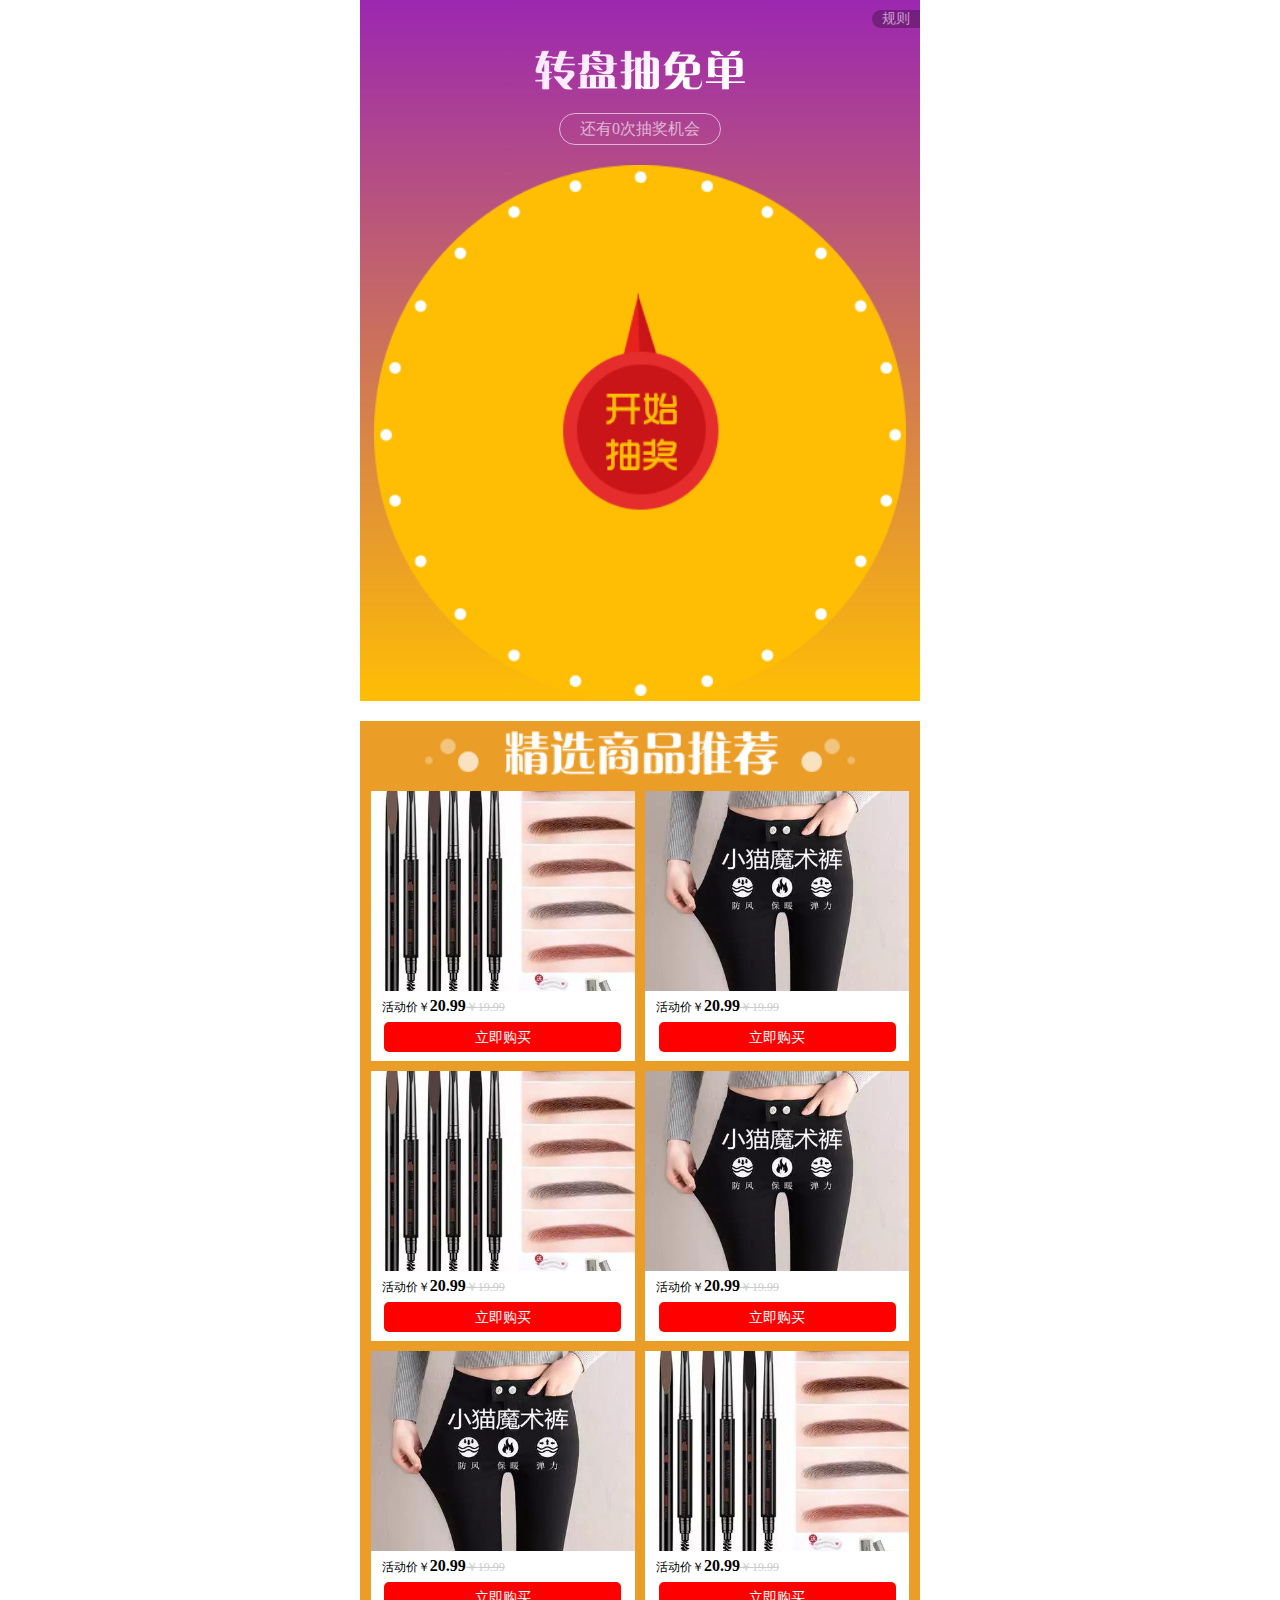
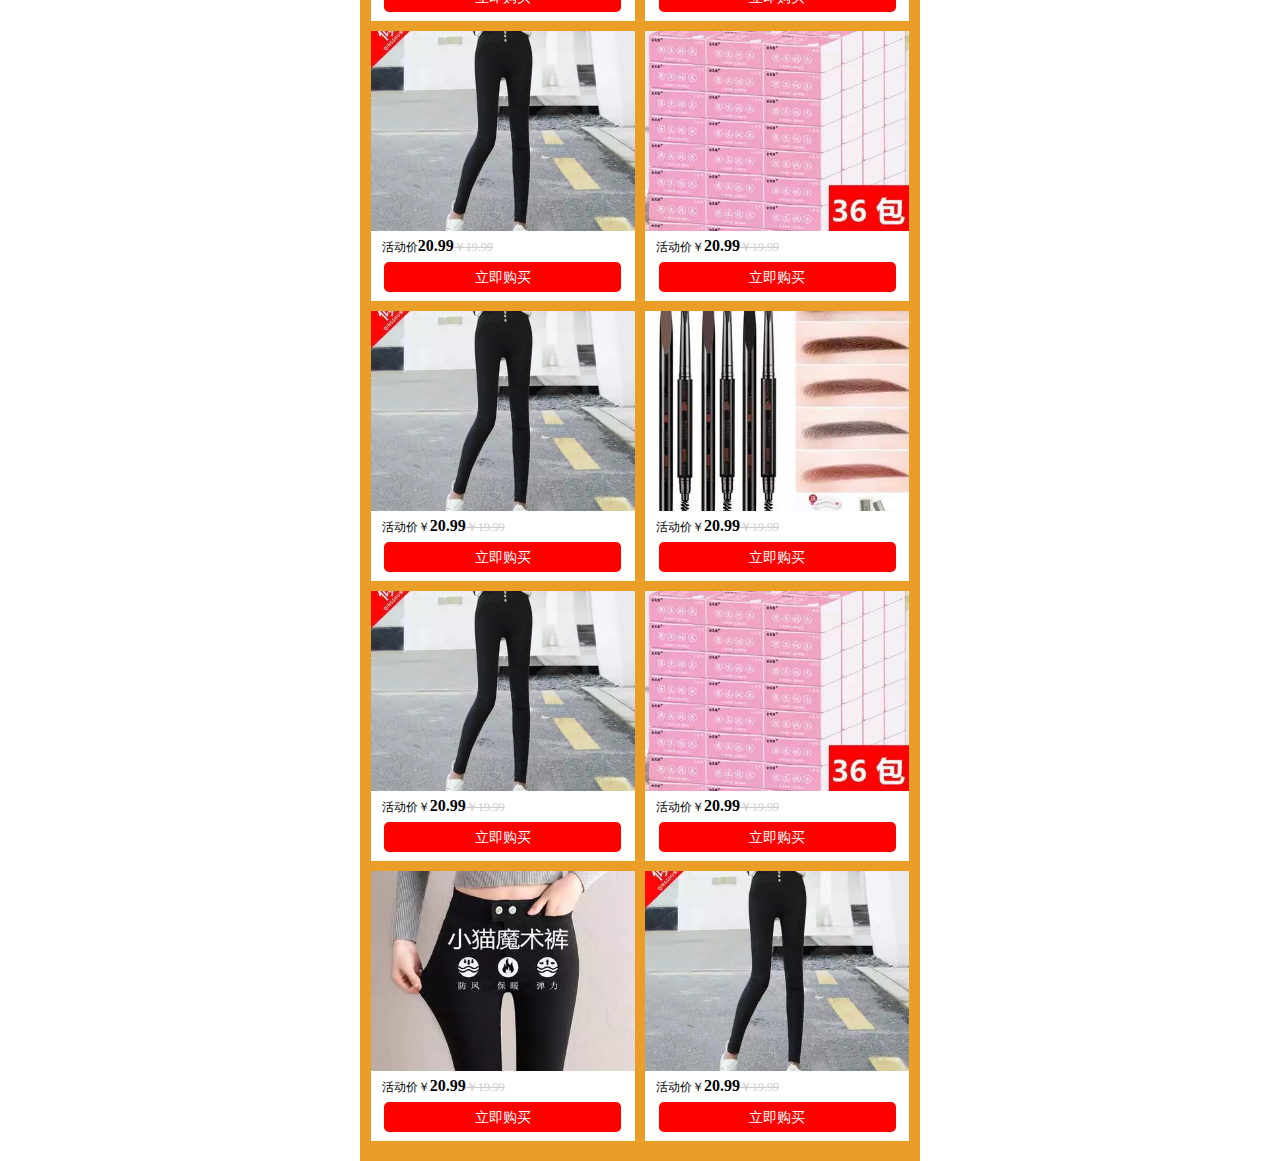
==== index.html @ 2fc02326 "Add files via upload" ====
<!DOCTYPE html>
<html>
<head>
	<title>抽奖页面</title>
	<meta charset="utf-8">
	<meta name="viewport" content="width=device-width, initial-scale=1.0, maximum-scale=1.0,user-scalable=no">
	<link rel="stylesheet" type="text/css" href="css/sty.css">
	<script type="text/javascript" src="js/jquery.js"></script>
	<script type="text/javascript" src="js/index.js"></script>
</head>
<body>
	<header class="themes">
		<div class="products">规则</div>
		<div class="products_description">
			<div class="rule">
				<h1>大转盘规则</h1>
				<span class="hide">×</span>
				<div class="content">
					<p>自然的规则,一定要使我老下去,丝毫也不足为奇的。--鲁迅《答杨邨人先生公开信的公开信》自然的规则,一定要使我老下去,丝毫也不足为奇的。--鲁迅《答杨邨人先生公开信的公开信》自然的规则,一定要使我老下去,丝毫也不足为奇自然的规则,一定要使我老下去,丝毫也不足为奇的。--鲁迅《答杨邨人先生公开信的公开信》自然的规则,一定要使我老下去,丝毫也不足为奇的。--鲁迅《答杨邨人先生公开信的公开信》自然的规则,一定要使我老下去,丝毫也不足为奇自然的规则,一定要使我老下去,丝毫也不足为奇的。--鲁迅《答杨邨人先生公开信的公开信》自然的规则,一定要使我老下去,丝毫也不足为奇的。--鲁迅《答杨邨人先生公开信的公开信》自然的规则,一定要使我老下去,丝毫也不足为奇
					</p>
				</div>
			</div>
		</div>
		<div class="log">
			<img src="img/bg1.png">
		</div>
		<div class="message">
			还有0次抽奖机会
		</div>
		<div class="banner">
			<div class="turnplate">
				<canvas class="item" id="wheelcanvas" width="422px" height="422px" style="transform: rotate(324deg);"></canvas>
				<img class="pointer" src="img/turnplate-pointer.png">
				<div class="prize">
					<div class="prize_bg">
						<div class="money">
							<span>恭喜你</br>获得帅哥一个</span>
							<p>- 2019:9:9后过期 -</p>
						</div>
						<img src="img/bg.png"style="width: 100%;">
						<div class="share">
							<a href="commodity.html">分享好友，立得4元</a>
							<p>不翻倍，直接领取</p>
						</div>
					</div>
				</div>
			</div>	
		</div>
			<!-- <div class="banner">
				<div class="turnplate">
					<ul class="wheel-bulb">
				      <i class="bulb bulb-0" style="transform: rotate(0deg);"></i>
				      <i class="bulb bulb-1" style="transform: rotate(22.5deg);"></i>
				      <i class="bulb bulb-2" style="transform: rotate(45deg);"></i>
				      <i class="bulb bulb-3" style="transform: rotate(67.5deg);"></i>
				      <i class="bulb bulb-4" style="transform: rotate(90deg);"></i>
				      <i class="bulb bulb-5" style="transform: rotate(112.5deg);"></i>
				      <i class="bulb bulb-6" style="transform: rotate(135deg);"></i>
				      <i class="bulb bulb-7" style="transform: rotate(157.5deg);"></i>
				      <i class="bulb bulb-8" style="transform: rotate(180deg);"></i>
				      <i class="bulb bulb-9" style="transform: rotate(202.5deg);"></i>
				      <i class="bulb bulb-10" style="transform: rotate(225deg);"></i>
				      <i class="bulb bulb-11" style="transform: rotate(247.5deg);"></i>
				      <i class="bulb bulb-12" style="transform: rotate(270deg);"></i>
				      <i class="bulb bulb-13" style="transform: rotate(292.5deg);"></i>
				      <i class="bulb bulb-14" style="transform: rotate(315deg);"></i>
				      <i class="bulb bulb-15" style="transform: rotate(337.5deg);"></i>
				    </ul>
					<canvas class="item" id="wheelcanvas" width="422px" height="422px" style="transform: rotate(324deg);"></canvas>
					<img class="pointer" src="img/turnplate-pointer.png">
				</div>
			</div>  -->		
	</header>
	<main style="background:#ea9e28;max-width: 560px;margin: 0 auto;">	
		<ul class="wrap">
			<div class="title" >
				<img src="img/h1.png" style="width: 80%;">
			</div>
			<li style="margin-top: 10px; ">
				<div class="center-left">
					<div class="img">
						<img src="img/cs4.jpg" alt="商品图片">
					</div>
					<div class="text">
						<p>活动价￥<b style="font-size: 16px">20.99</b><s style="color: #ccc;">￥19.99</s></p>

					</div>
					<div class="btn"><a href="#">立即购买</a></div>
				</div>
				<div class="center-left right">
					<div class="img">
						<img src="img/cs3.jpg" alt="商品图片">
					</div>
					<div class="text">
						<p>活动价￥<b style="font-size: 16px">20.99</b><s style="color: #ccc;">￥19.99</s></p>
					</div>
					<div class="btn"><a href="#">立即购买</a></div>
				</div>
			</li>
			<li>
				<div class="center-left">
					<div class="img">
						<img src="img/cs4.jpg" alt="商品图片">
					</div>
					<div class="text">
						<p>活动价￥<b style="font-size: 16px">20.99</b><s style="color: #ccc;">￥19.99</s></p>

					</div>
					<div class="btn"><a href="#">立即购买</a></div>
				</div>
				<div class="center-left right">
					<div class="img">
						<img src="img/cs3.jpg" alt="商品图片">
					</div>
					<div class="text">
						<p>活动价￥<b style="font-size: 16px">20.99</b><s style="color: #ccc;">￥19.99</s></p>
					</div>
					<div class="btn"><a href="#">立即购买</a></div>
				</div>
			</li>
			<li>
				<div class="center-left">
					<div class="img">
						<img src="img/cs3.jpg" alt="商品图片">
					</div>
					<div class="text">
						<p>活动价￥<b style="font-size: 16px">20.99</b><s style="color: #ccc;">￥19.99</s></p>

					</div>
					<div class="btn"><a href="#">立即购买</a></div>
				</div>
				<div class="center-left right">
					<div class="img">
						<img src="img/cs4.jpg" alt="商品图片">
					</div>
					<div class="text">
						<p>活动价￥<b style="font-size: 16px">20.99</b><s style="color: #ccc;">￥19.99</s></p>
					</div>
					<div class="btn"><a href="#">立即购买</a></div>
				</div>
			</li>
			<li>
				<div class="center-left">
					<div class="img">
						<img src="img/cs2.jpg" alt="商品图片">
					</div>
					<div class="text">
						<p>活动价<b style="font-size: 16px">20.99</b><s style="color: #ccc;">￥19.99</s></p>

					</div>
					<div class="btn"><a href="#">立即购买</a></div>
				</div>
				<div class="center-left right">
					<div class="img">
						<img src="img/cs1.jpg" alt="商品图片">
					</div>
					<div class="text">
						<p>活动价￥<b style="font-size: 16px">20.99</b><s style="color: #ccc;">￥19.99</s></p>
					</div>
					<div class="btn"><a href="#">立即购买</a></div>
				</div>
			</li>
			<li>
				<div class="center-left">
					<div class="img">
						<img src="img/cs2.jpg" alt="商品图片">
					</div>
					<div class="text">
						<p>活动价￥<b style="font-size: 16px">20.99</b><s style="color: #ccc;">￥19.99</s></p>

					</div>
					<div class="btn"><a href="#">立即购买</a></div>
				</div>
				<div class="center-left right">
					<div class="img">
						<img src="img/cs4.jpg" alt="商品图片">
					</div>
					<div class="text">
						<p>活动价￥<b style="font-size: 16px">20.99</b><s style="color: #ccc;">￥19.99</s></p>
					</div>
					<div class="btn"><a href="#">立即购买</a></div>
				</div>
			</li>
			<li>
				<div class="center-left">
					<div class="img">
						<img src="img/cs2.jpg" alt="商品图片">
					</div>
					<div class="text">
						<p>活动价￥<b style="font-size: 16px">20.99</b><s style="color: #ccc;">￥19.99</s></p>

					</div>
					<div class="btn"><a href="#">立即购买</a></div>
				</div>
				<div class="center-left right">
					<div class="img">
						<img src="img/cs1.jpg" alt="商品图片">
					</div>
					<div class="text">
						<p>活动价￥<b style="font-size: 16px">20.99</b><s style="color: #ccc;">￥19.99</s></p>
					</div>
					<div class="btn"><a href="#">立即购买</a></div>
				</div>
			</li>
			<li>
				<div class="center-left">
					<div class="img">
						<img src="img/cs3.jpg" alt="商品图片">
					</div>
					<div class="text">
						<p>活动价￥<b style="font-size: 16px">20.99</b><s style="color: #ccc;">￥19.99</s></p>

					</div>
					<div class="btn"><a href="#">立即购买</a></div>
				</div>
				<div class="center-left right">
					<div class="img">
						<img src="img/cs2.jpg" alt="商品图片">
					</div>
					<div class="text">
						<p>活动价￥<b style="font-size: 16px">20.99</b><s style="color: #ccc;">￥19.99</s></p>
					</div>
					<div class="btn"><a href="#">立即购买</a></div>
				</div>
			</li>
		</ul>
		<content></content>
	</main>
	<footer>

	</footer>
</body>
<script type="text/javascript">
	$(".products").click(function(){
		$(".products_description").show()
	});
	$(".hide").click(function(){
		$('.products_description').hide()
	});
</script>
<script type="text/javascript">
	$(window).scroll(function(){
	    var dmt = $(document).height(); //文件的总高度
	    var wid = $(window).height();   //可视区域高度
	    var top = $(window).scrollTop()   // 滚动高度
	    if(dmt-wid<=top+2){               //文件高度-可视高度<=滚动高度
	      for(var i=0;i<1;i++){           //for:滚动一次执行一次
	        var html='<li><div class="center-left"><div class="img"><img src="img/cs2.jpg"alt="商品图片"></div><div class="text"><p>活动价￥<b style="font-size: 16px">20.99</b><s style="color: #ccc;">￥19.99</s></p></div><div class="btn"><a href="#">立即购买</a></div></div><div class="center-left right"><div class="img"><img src="img/cs1.jpg"alt="商品图片"></div><div class="text"><p>活动价￥<b style="font-size: 16px">20.99</b><s style="color: #ccc;">￥19.99</s></p></div><div class="btn"><a href="#">立即购买</a></div></div></li><li><div class="center-left"><div class="img"><img src="img/cs3.jpg"alt="商品图片"></div><div class="text"><p>活动价￥<b style="font-size: 16px">20.99</b><s style="color: #ccc;">￥19.99</s></p></div><div class="btn"><a href="#">立即购买</a></div></div><div class="center-left right"><div class="img"><img src="img/cs2.jpg"alt="商品图片"></div><div class="text"><p>活动价￥<b style="font-size: 16px">20.99</b><s style="color: #ccc;">￥19.99</s></p></div><div class="btn"><a href="#">立即购买</a></div></div></li>'
	         console.log(i)
	      }
	      $('.wrap').append(html);
	    }
	});
</script>
<script type="text/javascript">
	var turnplate={
			restaraunts:[],				//大转盘奖品名称
			colors:[],					//大转盘奖品区块对应背景颜色
			outsideRadius:192,			//大转盘外圆的半径
			textRadius:155,				//大转盘奖品位置距离圆心的距离
			insideRadius:68,			//大转盘内圆的半径
			startAngle:0,				//开始角度
			bRotate:false			//false:停止;ture:旋转
	};
</script>
</html>
---- css/sty.css ----
*{
	margin:0;
	padding: 0;
}
a{
    text-decoration:none;
    color:#fff;
    font-size: 14px;
}
li{list-style: none;}

.themes{
   
	max-width: 560px;
	height:30%; 
	background-image: linear-gradient(0deg, #ffbe04 0%,#9c27b0 100%);															
	margin:0 auto;	
    position:relative;
}
.log{
    width: 100%;
    height:40px;
    text-align: center;
}
.log>img{
    height:100%;
    margin:9% auto;
}
.products{
    position:absolute;
    top: 10px;
    right: 0px;
    color: #fff;
    font-size: 14px;
    background: rgba(0, 0, 0, 0.52);
    opacity: .5;
    padding:0 10px;
    border-radius: 25px 0px 0px 25px;
}
.products_description,.prize{
    display: none;
    position: fixed;
    top: 0%;
    left: 0%;
    width: 100%;
    height: 100%;
    z-index: 2;
    background-color: rgba(0,0,0,0.8);
}
.rule{
    min-width: 80%;
    width: 280px;
    height: 63%;
    position: fixed;
    top: 50%;
    left: 50%;
    -webkit-transform: translate(-50%,-50%);
    background:#fff;
    border-radius: 10px;
}
.rule>h1{
    text-align: center;
    line-height: 50px;
    color: #000;
    font-size:26px;
}
.content{
    width:92%;
    height: 80%;
    margin:0 auto;
    color:#563733;
    font-size:18px;
    line-height: 28px;
    background:#fff;
    border-radius:10px;
    padding:0 2%;
   overflow:auto;
}
.hide{
    position:absolute;
    top: 3px;
    right: 10px;
    color:#999966;
    font-size: 28px;
}
.message{
    width: 160px;
     text-align: center;
    line-height: 30px;
    color:#fff;
    border:0.5px solid #fff;
    opacity: .6;
    border-radius: 25px 25px;
    margin: 13% auto 0;
}
.banner{
     display: block; 
    width: 95%;
    margin-left: auto;
    margin-right: auto;
    margin: 20px auto 20px;
}
.turnplate {
    background-image: url(../img/turnplate-bg.png);
    background-size: 100% 100%;		
    display: block;
    width: 100%;
    position: relative;
    overflow: hidden;
}
.item{
	width: 100%;
}
.pointer {
    position: absolute;
    width: 31.5%;
    height: 42.5%;
    left: 34.6%;
    top: 23%;
}
.wrap{
    max-width: 560px;
    margin:0 auto;
    padding: 10px 2%;
}
.wrap>li{
     height: 280px;
}
.title{
    text-align: center;
}
.center-left{
    width: 49%;
    height: 270px;
    float: left;
    background:#fff;
}
.right{
    float: right;
}
.img{
    width: 100%;
    height: 200px;
    overflow: hidden;
}
.img>img{
    width: 100%;
    height: 100%;
    object-fit: cover;
}
.text{
    margin-left: 4%;
}
.text>p{
    white-space: nowrap;
    font-size: 12px;
    line-height: 30px;
}
.btn{
    text-align: center;
    width: 90%;
    height: 30px;
    line-height: 30px;
    background:red;
    color:#fff;
    margin: 0 auto;
    border-radius: 5px;
}
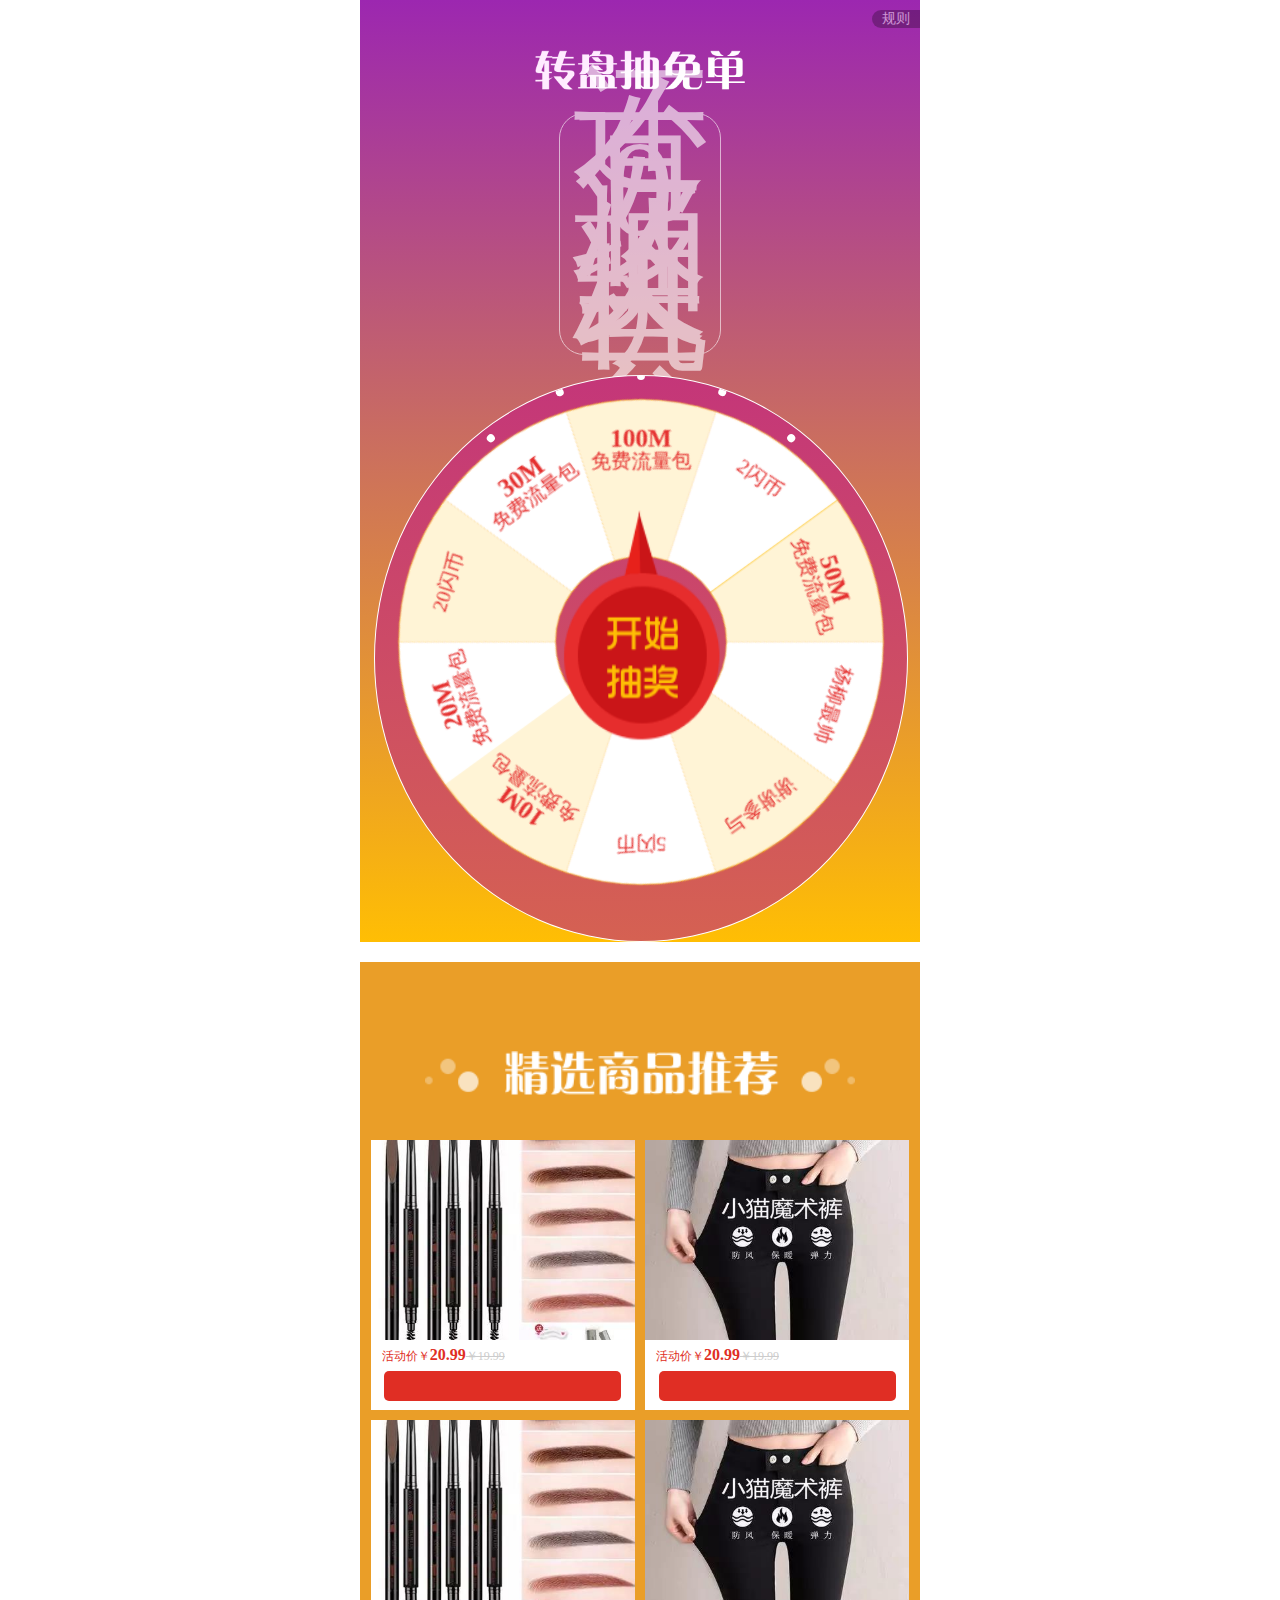
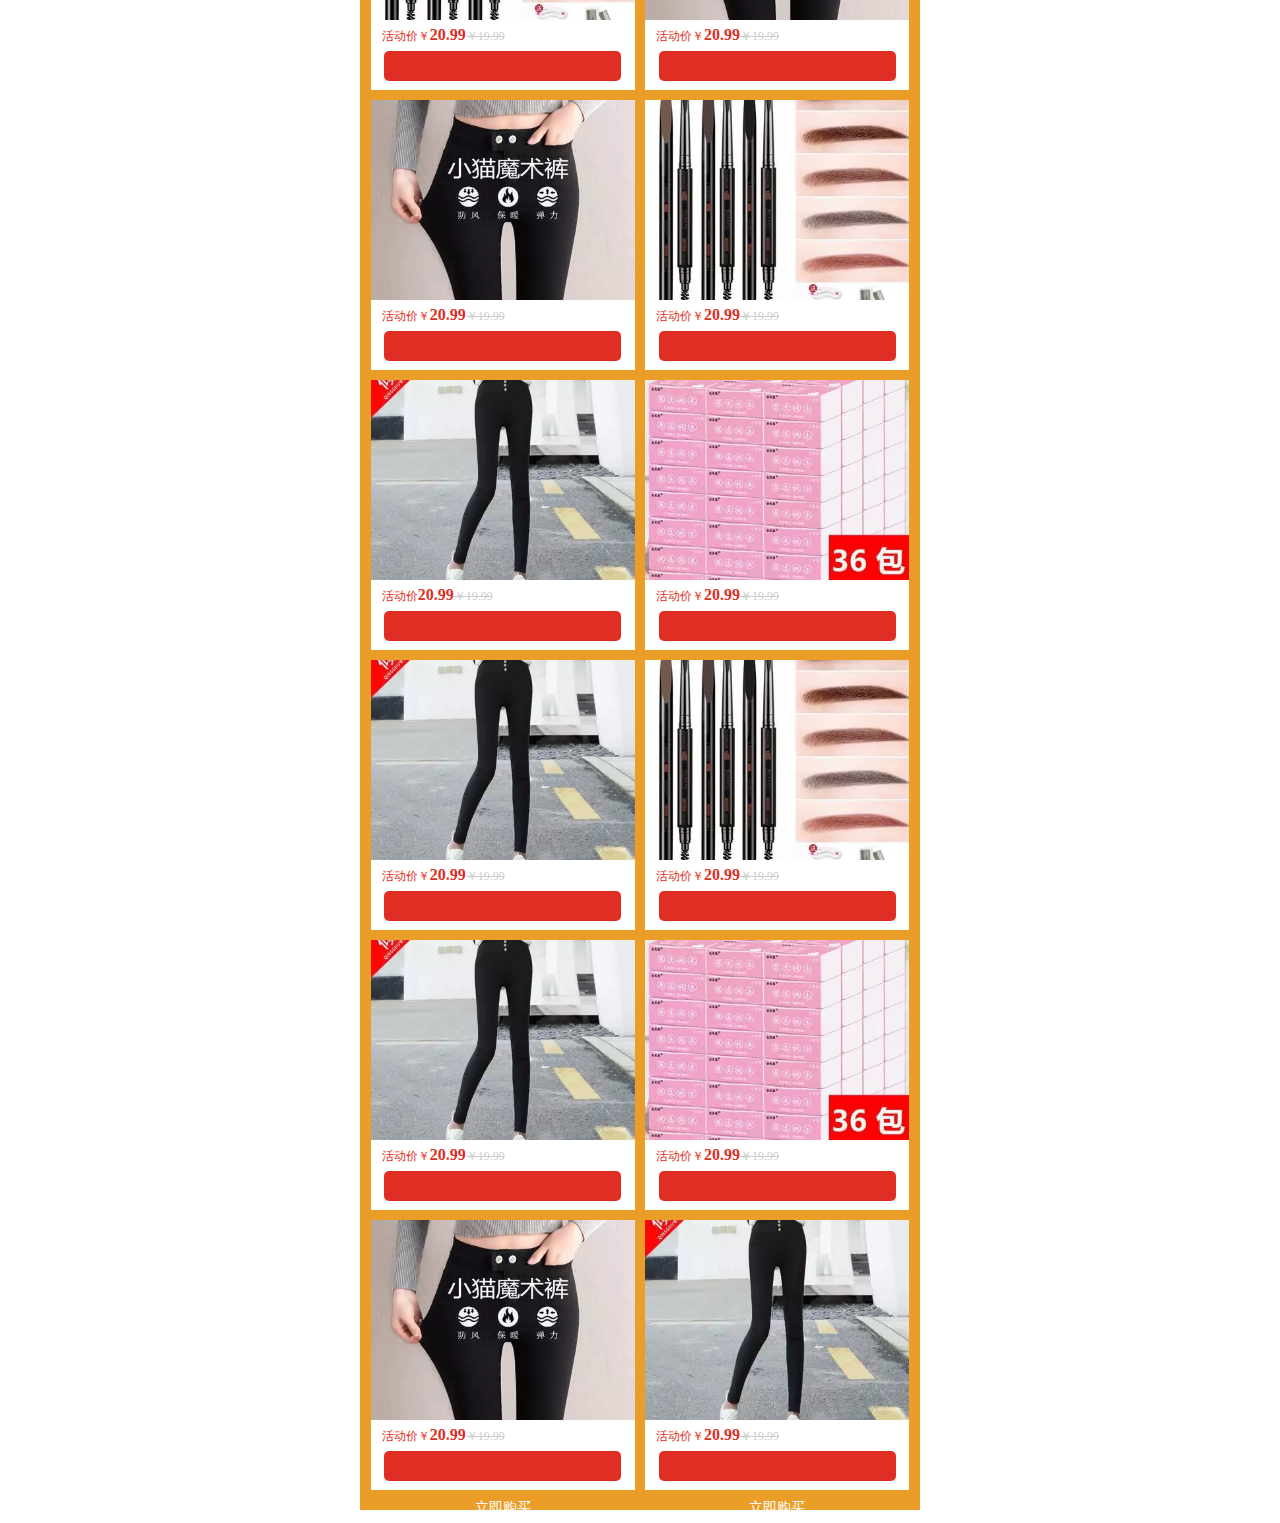
==== commit 72b7a65d: "Update index.html" ====
--- a/index.html
+++ b/index.html
@@ -7,6 +7,20 @@
 	<link rel="stylesheet" type="text/css" href="css/sty.css">
 	<script type="text/javascript" src="js/jquery.js"></script>
 	<script type="text/javascript" src="js/index.js"></script>
+	<style type="text/css">
+	@media only screen and (max-width:560px) {
+	    html {
+	        -webkit-text-size-adjust:none;
+	        font-size:24.66667vw;
+	    }
+	}
+	@media only screen and (min-width:559px) {
+	    html {
+	        -webkit-text-size-adjust:none;
+	        font-size:10.66667vw;
+	    }
+	}
+		</style>
 </head>
 <body>
 	<header class="themes">
@@ -29,6 +43,24 @@
 		</div>
 		<div class="banner">
 			<div class="turnplate">
+				<div class="wheel-bulb">
+			      <i class="bulb bulb-0" style="transform: rotate(0deg);"></i>
+			      <i class="bulb bulb-1" style="transform: rotate(22.5deg);"></i>
+			      <i class="bulb bulb-2" style="transform: rotate(45deg);"></i>
+			      <i class="bulb bulb-3" style="transform: rotate(67.5deg);"></i>
+			      <i class="bulb bulb-4" style="transform: rotate(90deg);"></i>
+			      <i class="bulb bulb-5" style="transform: rotate(112.5deg);"></i>
+			      <i class="bulb bulb-6" style="transform: rotate(135deg);"></i>
+			      <i class="bulb bulb-7" style="transform: rotate(157.5deg);"></i>
+			      <i class="bulb bulb-8" style="transform: rotate(180deg);"></i>
+			      <i class="bulb bulb-9" style="transform: rotate(202.5deg);"></i>
+			      <i class="bulb bulb-10" style="transform: rotate(225deg);"></i>
+			      <i class="bulb bulb-11" style="transform: rotate(247.5deg);"></i>
+			      <i class="bulb bulb-12" style="transform: rotate(270deg);"></i>
+			      <i class="bulb bulb-13" style="transform: rotate(292.5deg);"></i>
+			      <i class="bulb bulb-14" style="transform: rotate(315deg);"></i>
+			      <i class="bulb bulb-15" style="transform: rotate(337.5deg);"></i>
+			    </div>
 				<canvas class="item" id="wheelcanvas" width="422px" height="422px" style="transform: rotate(324deg);"></canvas>
 				<img class="pointer" src="img/turnplate-pointer.png">
 				<div class="prize">
@@ -44,32 +76,9 @@
 						</div>
 					</div>
 				</div>
-			</div>	
-		</div>
-			<!-- <div class="banner">
-				<div class="turnplate">
-					<ul class="wheel-bulb">
-				      <i class="bulb bulb-0" style="transform: rotate(0deg);"></i>
-				      <i class="bulb bulb-1" style="transform: rotate(22.5deg);"></i>
-				      <i class="bulb bulb-2" style="transform: rotate(45deg);"></i>
-				      <i class="bulb bulb-3" style="transform: rotate(67.5deg);"></i>
-				      <i class="bulb bulb-4" style="transform: rotate(90deg);"></i>
-				      <i class="bulb bulb-5" style="transform: rotate(112.5deg);"></i>
-				      <i class="bulb bulb-6" style="transform: rotate(135deg);"></i>
-				      <i class="bulb bulb-7" style="transform: rotate(157.5deg);"></i>
-				      <i class="bulb bulb-8" style="transform: rotate(180deg);"></i>
-				      <i class="bulb bulb-9" style="transform: rotate(202.5deg);"></i>
-				      <i class="bulb bulb-10" style="transform: rotate(225deg);"></i>
-				      <i class="bulb bulb-11" style="transform: rotate(247.5deg);"></i>
-				      <i class="bulb bulb-12" style="transform: rotate(270deg);"></i>
-				      <i class="bulb bulb-13" style="transform: rotate(292.5deg);"></i>
-				      <i class="bulb bulb-14" style="transform: rotate(315deg);"></i>
-				      <i class="bulb bulb-15" style="transform: rotate(337.5deg);"></i>
-				    </ul>
-					<canvas class="item" id="wheelcanvas" width="422px" height="422px" style="transform: rotate(324deg);"></canvas>
-					<img class="pointer" src="img/turnplate-pointer.png">
-				</div>
-			</div>  -->		
+			</div> 
+		</div>	
+				
 	</header>
 	<main style="background:#ea9e28;max-width: 560px;margin: 0 auto;">	
 		<ul class="wrap">
--- a/css/sty.css
+++ b/css/sty.css
@@ -9,8 +9,15 @@
 }
 li{list-style: none;}
 
+.commodity{
+    max-width: 560px;
+    background:#aa292a;
+    margin: 0 auto;
+    position:relative;
+}
+
+/*------------------------*/
 .themes{
-   
 	max-width: 560px;
 	height:30%; 
 	background-image: linear-gradient(0deg, #ffbe04 0%,#9c27b0 100%);															
@@ -50,7 +57,7 @@
 .rule{
     min-width: 80%;
     width: 280px;
-    height: 63%;
+    height: 80%;
     position: fixed;
     top: 50%;
     left: 50%;
@@ -58,6 +65,64 @@
     background:#fff;
     border-radius: 10px;
 }
+.prize_bg{
+    width: 280px;
+    height: 290px;
+    position: fixed;
+    top: 50%;
+    left: 50%;
+    -webkit-transform: translate(-50%,-50%);
+}
+
+.time>p>span{
+    background:#8c6038;
+    color:#fff;
+    padding: 3px 5px;
+    border-radius: 4px;
+}
+.money{
+    width: 70%;
+    position: absolute;
+    top: 60px;
+    left: 50%;
+    margin-left: -35%;
+    text-align: center;
+}
+.money>span{
+    font-weight: 600;
+    font-size: 24px;
+    color: #c73535;
+}
+.money>p{
+    font-size: 14px;
+    color:#ccc;
+    line-height: 26px;
+}
+.share{
+    width: 270px;
+    height: 70px;
+    position: absolute;
+    bottom: 10px;
+   left: 5px;
+    background:#c74d35; 
+    text-align: center;
+    border-radius: 0 0 25px 25px;
+}
+.share>a{
+    width: 80%;
+    line-height: 30px;
+    display: inline-block;
+    border-radius: 5px;
+    background:#efb263; 
+    color:#c74d35;
+    font-size: 14px;
+}
+.share>p{
+    color:#efb263;
+    font-size: 12px;
+    line-height: 30px;
+}
+
 .rule>h1{
     text-align: center;
     line-height: 50px;
@@ -69,7 +134,7 @@
     height: 80%;
     margin:0 auto;
     color:#563733;
-    font-size:18px;
+    font-size:16px;
     line-height: 28px;
     background:#fff;
     border-radius:10px;
@@ -100,13 +165,26 @@
     margin-right: auto;
     margin: 20px auto 20px;
 }
-.turnplate {
-    background-image: url(../img/turnplate-bg.png);
+.turnplate {border: 1px solid #fff;border-radius: 50%;
+    background-image: -webkit-linear-gradient(top,#c43679,#d56152);
+    background-image: linear-gradient(180deg,#c43679,#d56152); 
     background-size: 100% 100%;		
     display: block;
     width: 100%;
     position: relative;
     overflow: hidden;
+}
+.bulb {
+    position: absolute;
+    top: -.03rem;
+    left: 50%;
+    margin-left: -.03rem;
+    width: .06rem;
+    height: .06rem;
+    border-radius: 100%;
+    background-color: #fff;
+    -webkit-transform-origin: 50% 1.585rem;
+    transform-origin: 50% 1.585rem;
 }
 .item{
 	width: 100%;
@@ -152,6 +230,7 @@
     margin-left: 4%;
 }
 .text>p{
+    color:#e02e24;
     white-space: nowrap;
     font-size: 12px;
     line-height: 30px;
@@ -161,8 +240,52 @@
     width: 90%;
     height: 30px;
     line-height: 30px;
-    background:red;
+    background:#e02e24;
     color:#fff;
     margin: 0 auto;
     border-radius: 5px;
 }
+/*---------------------------*/
+
+
+
+/*--------------------------------------*/
+/*.mask {
+    position: fixed;
+    z-index: 1000;
+    max-width: 640px;
+    top: 0;
+    left: 50%;
+    -webkit-transform: translateX(-50%);
+    transform: translateX(-50%);
+    width: 100%;
+    height: auto;
+    min-height: 100%;
+    text-align: center;
+    color: #fff;
+    background-color: rgba(0,0,0,.9);
+}
+.guide-wechat-container {
+    position: absolute;
+    top: 2.07rem;
+    left: 50%;
+    width: 2.9rem;
+    margin-left: -1.45rem;
+    height: 1.29rem;
+    overflow: hidden;
+    border-radius: .08rem;
+    background-color: #fff;
+    font-size: .17rem;
+    font-family: PingFangSC-Regular;
+}
+.title {
+    color: #151516;
+    height: .8rem;
+    line-height: .8rem;
+    border-bottom: 1px solid #e0e0e0;
+}
+.sub-title {
+    color: #e02e24;
+    height: .47rem;
+    line-height: .47rem;
+}*/
